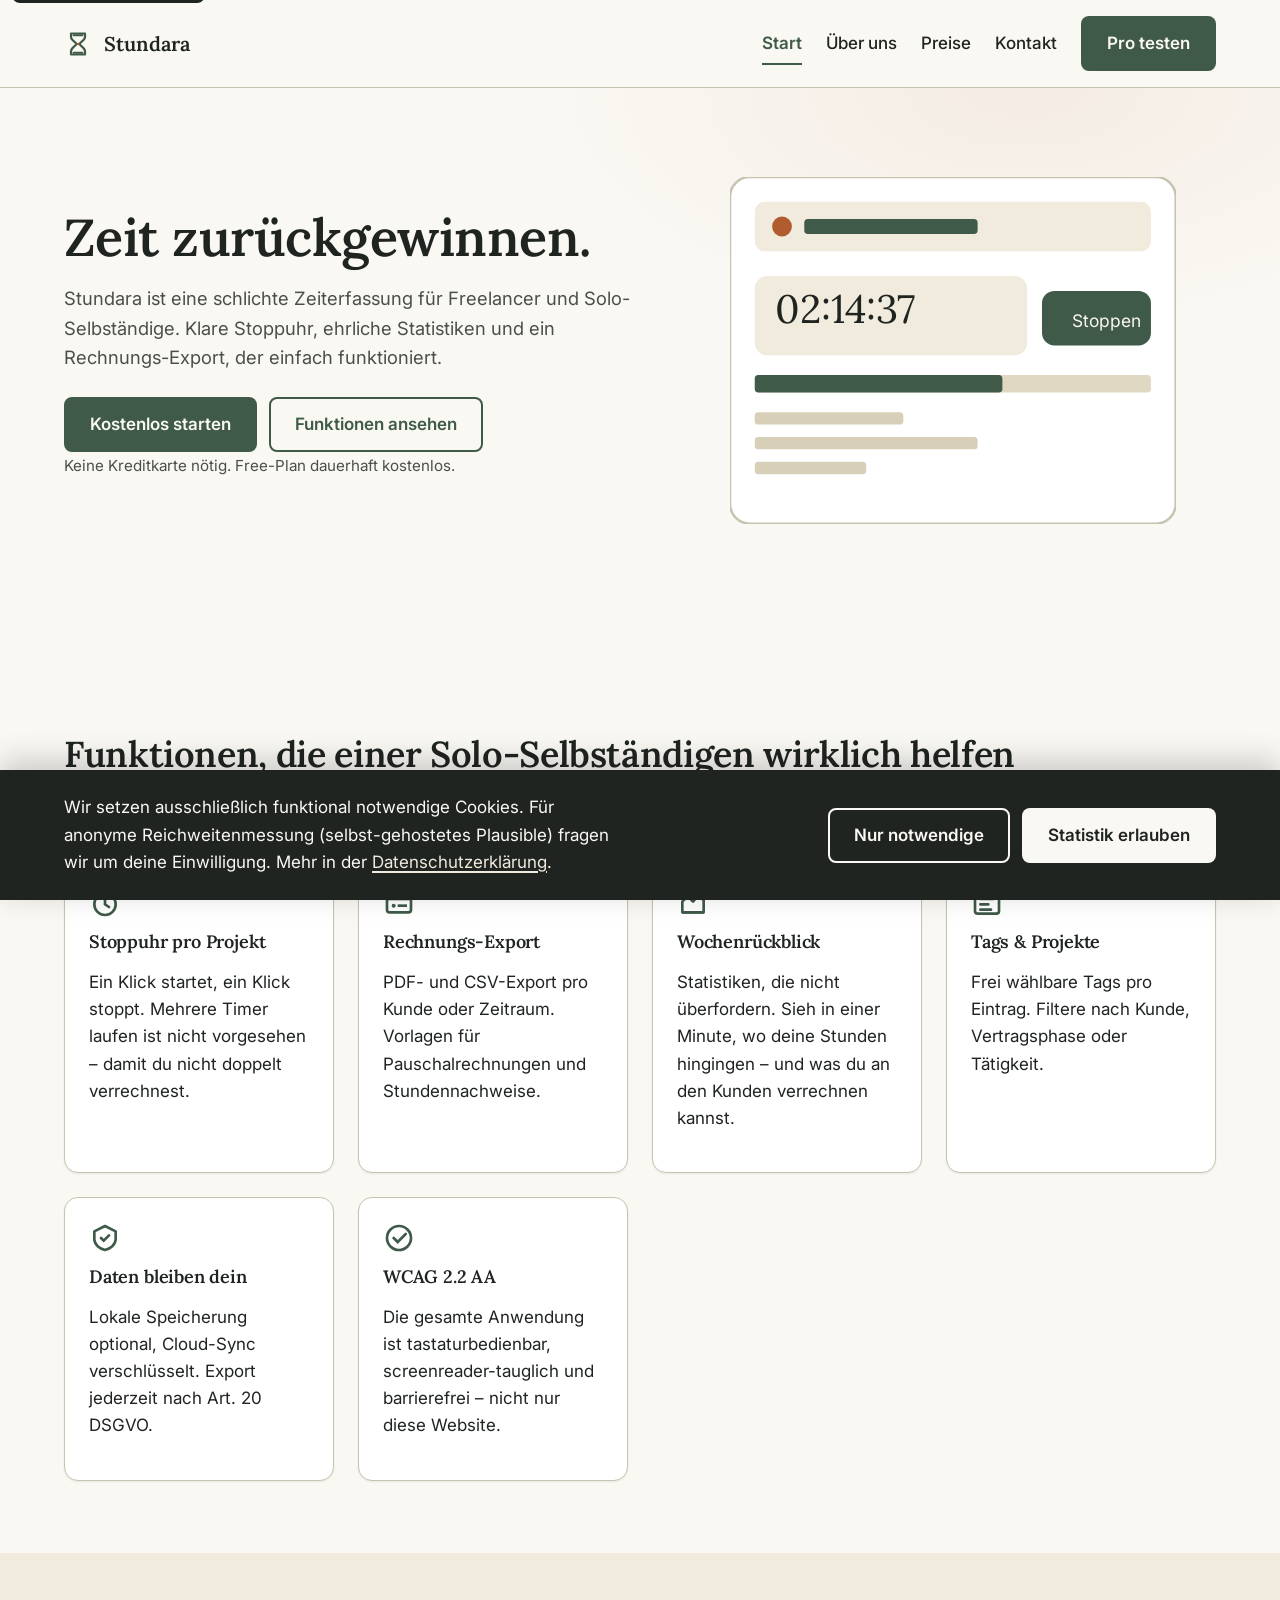
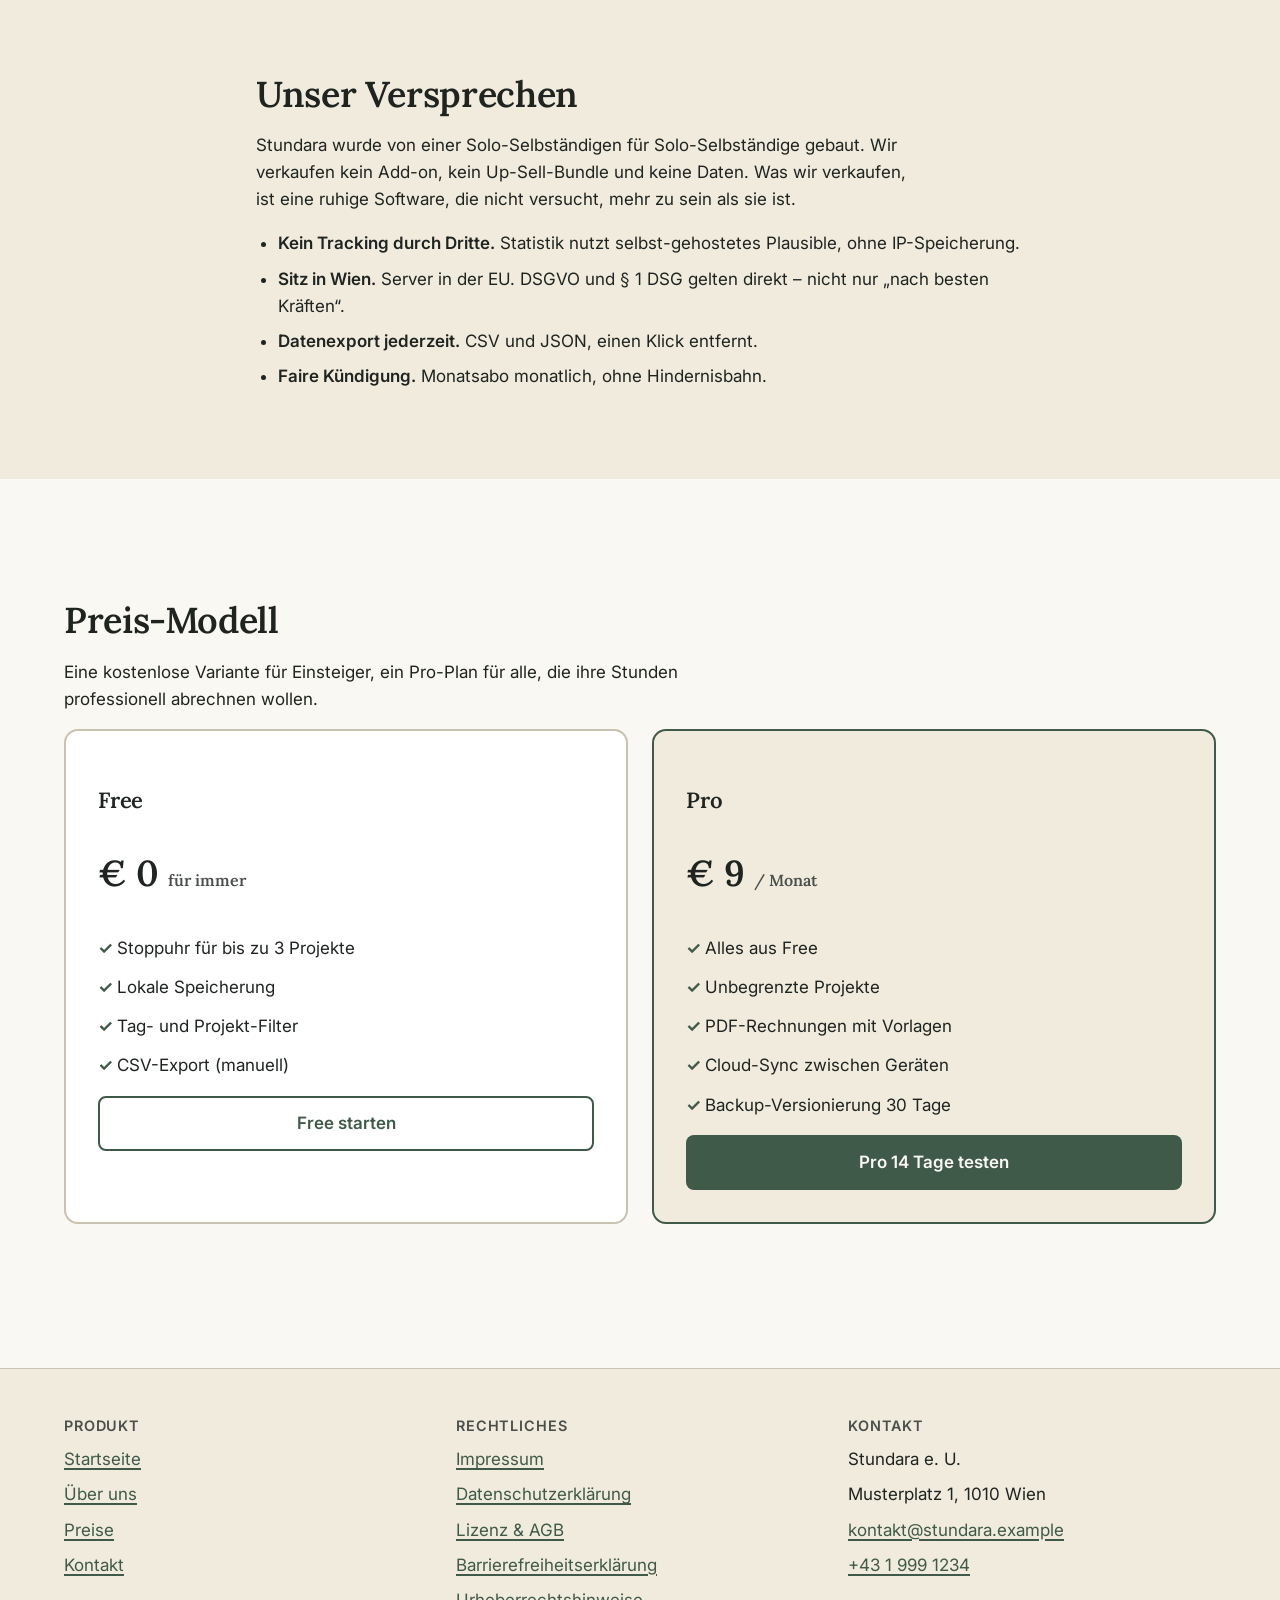
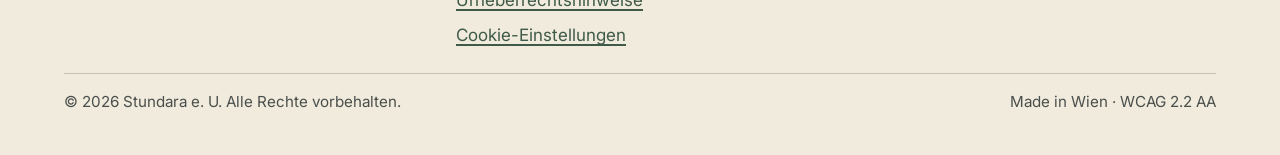
==== index.html @ fb8c3328 "init: project scaffold with WCAG 2.2 AA design system and landing page - README, .gitignore - CSS de" ====
<!DOCTYPE html>
<html lang="de-AT">
<head>
  <meta charset="UTF-8">
  <meta name="viewport" content="width=device-width, initial-scale=1.0">
  <title>Stundara – Zeit zurückgewinnen | Zeiterfassung für Freelancer</title>
  <meta name="description" content="Stundara ist eine schlichte Zeiterfassungs-Software für Freelancer und Solo-Selbständige. Stoppuhr-Timer, Projekt-Tagging und Rechnungs-Export. Made in Wien.">
  <meta name="theme-color" content="#3F5A48">
  <link rel="preconnect" href="https://fonts.googleapis.com">
  <link rel="preconnect" href="https://fonts.gstatic.com" crossorigin>
  <link rel="stylesheet" href="https://fonts.googleapis.com/css2?family=Inter:wght@400;500;600;700&family=Lora:ital,wght@0,500;0,600;1,400&display=swap">
  <link rel="stylesheet" href="assets/css/base.css">
  <link rel="icon" type="image/svg+xml" href="assets/img/favicon.svg">
</head>
<body>

  <a class="skip-link" href="#main">Zum Inhalt springen</a>

  <header class="site-header" role="banner">
    <div class="container site-header__inner">
      <a href="index.html" class="brand" aria-label="Stundara, Startseite">
        <svg class="brand__logo" viewBox="0 0 32 32" aria-hidden="true" focusable="false">
          <title>Sanduhr-Logo</title>
          <path d="M8 4 H24 V8 C24 12 18 14 18 16 C18 18 24 20 24 24 V28 H8 V24 C8 20 14 18 14 16 C14 14 8 12 8 8 Z"
                fill="none" stroke="#3F5A48" stroke-width="2.5" stroke-linejoin="round"/>
          <path d="M11 6 H21 M11 26 H21" stroke="#3F5A48" stroke-width="2.5" stroke-linecap="round"/>
          <circle cx="16" cy="16" r="1.4" fill="#B05C2E"/>
        </svg>
        <span>Stundara</span>
      </a>

      <button class="site-nav__toggle" type="button"
              aria-expanded="false" aria-controls="primary-nav"
              aria-label="Hauptmenü öffnen oder schließen">
        <span aria-hidden="true">☰</span>
        <span>Menü</span>
      </button>

      <nav id="primary-nav" aria-label="Hauptnavigation">
        <ul class="site-nav__list">
          <li><a class="site-nav__link" href="index.html" aria-current="page">Start</a></li>
          <li><a class="site-nav__link" href="about.html">Über uns</a></li>
          <li><a class="site-nav__link" href="pricing.html">Preise</a></li>
          <li><a class="site-nav__link" href="contact.html">Kontakt</a></li>
          <li><a class="btn btn--primary" href="pricing.html">Pro testen</a></li>
        </ul>
      </nav>
    </div>
  </header>

  <main id="main">

    <!-- Hero -->
    <section class="hero" aria-labelledby="hero-title">
      <div class="container hero__grid">
        <div>
          <h1 id="hero-title">Zeit zurückgewinnen.</h1>
          <p class="hero__lede">
            Stundara ist eine schlichte Zeiterfassung für Freelancer und Solo-Selbständige.
            Klare Stoppuhr, ehrliche Statistiken und ein Rechnungs-Export, der einfach funktioniert.
          </p>
          <div class="hero__actions">
            <a class="btn btn--primary" href="pricing.html">Kostenlos starten</a>
            <a class="btn btn--secondary" href="#features">Funktionen ansehen</a>
          </div>
          <p><small>Keine Kreditkarte nötig. Free-Plan dauerhaft kostenlos.</small></p>
        </div>

        <figure aria-hidden="true">
          <svg viewBox="0 0 360 280" role="img" aria-label="Skizzierte Darstellung der Stundara-Oberfläche mit Stoppuhr-Element">
            <title>Stundara-Oberfläche, schematisch</title>
            <rect x="0" y="0" width="360" height="280" rx="16" fill="#FFFFFF" stroke="#C8C2B0" stroke-width="2"/>
            <rect x="20" y="20" width="320" height="40" rx="8" fill="#F0EBDD"/>
            <circle cx="42" cy="40" r="8" fill="#B05C2E"/>
            <rect x="60" y="34" width="140" height="12" rx="3" fill="#3F5A48"/>
            <rect x="20" y="80" width="220" height="64" rx="10" fill="#F0EBDD"/>
            <text x="36" y="118" font-family="Lora, serif" font-size="32" fill="#1F2421">02:14:37</text>
            <rect x="252" y="92" width="88" height="44" rx="10" fill="#3F5A48"/>
            <text x="276" y="121" font-family="Inter, sans-serif" font-size="14" fill="#FAF8F3">Stoppen</text>
            <rect x="20" y="160" width="320" height="14" rx="3" fill="#E0D8C2"/>
            <rect x="20" y="160" width="200" height="14" rx="3" fill="#3F5A48"/>
            <rect x="20" y="190" width="120" height="10" rx="3" fill="#D7CFB7"/>
            <rect x="20" y="210" width="180" height="10" rx="3" fill="#D7CFB7"/>
            <rect x="20" y="230" width="90" height="10" rx="3" fill="#D7CFB7"/>
          </svg>
        </figure>
      </div>
    </section>

    <!-- Features -->
    <section class="section" id="features" aria-labelledby="features-title">
      <div class="container">
        <h2 id="features-title">Funktionen, die einer Solo-Selbständigen wirklich helfen</h2>
        <p>Stundara ist auf einen Anwendungsfall optimiert: ein:e Person, viele Projekte, ehrliche Stunden.</p>

        <div class="grid grid--features" role="list">
          <article class="card" role="listitem" aria-labelledby="f1-title">
            <svg class="card__icon" viewBox="0 0 24 24" aria-hidden="true" focusable="false">
              <circle cx="12" cy="13" r="8" fill="none" stroke="currentColor" stroke-width="2"/>
              <path d="M12 9 V13 L15 15" fill="none" stroke="currentColor" stroke-width="2" stroke-linecap="round"/>
              <path d="M10 3 H14 M12 3 V6" stroke="currentColor" stroke-width="2" stroke-linecap="round"/>
            </svg>
            <h3 id="f1-title" class="card__title">Stoppuhr pro Projekt</h3>
            <p>Ein Klick startet, ein Klick stoppt. Mehrere Timer laufen ist nicht vorgesehen – damit du nicht doppelt verrechnest.</p>
          </article>

          <article class="card" role="listitem" aria-labelledby="f2-title">
            <svg class="card__icon" viewBox="0 0 24 24" aria-hidden="true" focusable="false">
              <rect x="3" y="5" width="18" height="14" rx="2" fill="none" stroke="currentColor" stroke-width="2"/>
              <path d="M3 9 H21" stroke="currentColor" stroke-width="2"/>
              <circle cx="8" cy="14" r="1.5" fill="currentColor"/>
              <rect x="11" y="13" width="7" height="2" fill="currentColor"/>
            </svg>
            <h3 id="f2-title" class="card__title">Rechnungs-Export</h3>
            <p>PDF- und CSV-Export pro Kunde oder Zeitraum. Vorlagen für Pauschalrechnungen und Stundennachweise.</p>
          </article>

          <article class="card" role="listitem" aria-labelledby="f3-title">
            <svg class="card__icon" viewBox="0 0 24 24" aria-hidden="true" focusable="false">
              <path d="M4 19 V11 L8 7 L12 11 L16 6 L20 10 V19 Z" fill="none" stroke="currentColor" stroke-width="2" stroke-linejoin="round"/>
              <path d="M4 19 H20" stroke="currentColor" stroke-width="2"/>
            </svg>
            <h3 id="f3-title" class="card__title">Wochenrückblick</h3>
            <p>Statistiken, die nicht überfordern. Sieh in einer Minute, wo deine Stunden hingingen – und was du an den Kunden verrechnen kannst.</p>
          </article>

          <article class="card" role="listitem" aria-labelledby="f4-title">
            <svg class="card__icon" viewBox="0 0 24 24" aria-hidden="true" focusable="false">
              <rect x="3" y="4" width="18" height="16" rx="2" fill="none" stroke="currentColor" stroke-width="2"/>
              <path d="M7 9 H17 M7 13 H13 M7 17 H15" stroke="currentColor" stroke-width="2" stroke-linecap="round"/>
            </svg>
            <h3 id="f4-title" class="card__title">Tags &amp; Projekte</h3>
            <p>Frei wählbare Tags pro Eintrag. Filtere nach Kunde, Vertragsphase oder Tätigkeit.</p>
          </article>

          <article class="card" role="listitem" aria-labelledby="f5-title">
            <svg class="card__icon" viewBox="0 0 24 24" aria-hidden="true" focusable="false">
              <path d="M12 3 L4 7 V13 C4 17 8 20 12 21 C16 20 20 17 20 13 V7 Z"
                    fill="none" stroke="currentColor" stroke-width="2" stroke-linejoin="round"/>
              <path d="M9 12 L11 14 L15 10" fill="none" stroke="currentColor" stroke-width="2" stroke-linecap="round"/>
            </svg>
            <h3 id="f5-title" class="card__title">Daten bleiben dein</h3>
            <p>Lokale Speicherung optional, Cloud-Sync verschlüsselt. Export jederzeit nach Art. 20 DSGVO.</p>
          </article>

          <article class="card" role="listitem" aria-labelledby="f6-title">
            <svg class="card__icon" viewBox="0 0 24 24" aria-hidden="true" focusable="false">
              <circle cx="12" cy="12" r="9" fill="none" stroke="currentColor" stroke-width="2"/>
              <path d="M8 12 L11 15 L17 9" fill="none" stroke="currentColor" stroke-width="2" stroke-linecap="round"/>
            </svg>
            <h3 id="f6-title" class="card__title">WCAG 2.2 AA</h3>
            <p>Die gesamte Anwendung ist tastaturbedienbar, screenreader-tauglich und barrierefrei – nicht nur diese Website.</p>
          </article>
        </div>
      </div>
    </section>

    <!-- Trust / Manifest -->
    <section class="section" style="background: var(--c-bg-alt);" aria-labelledby="manifest-title">
      <div class="container article">
        <h2 id="manifest-title">Unser Versprechen</h2>
        <p>
          Stundara wurde von einer Solo-Selbständigen für Solo-Selbständige gebaut. Wir verkaufen kein
          Add-on, kein Up-Sell-Bundle und keine Daten. Was wir verkaufen, ist eine ruhige Software,
          die nicht versucht, mehr zu sein als sie ist.
        </p>
        <ul>
          <li><strong>Kein Tracking durch Dritte.</strong> Statistik nutzt selbst-gehostetes Plausible, ohne IP-Speicherung.</li>
          <li><strong>Sitz in Wien.</strong> Server in der EU. DSGVO und § 1 DSG gelten direkt – nicht nur „nach besten Kräften“.</li>
          <li><strong>Datenexport jederzeit.</strong> CSV und JSON, einen Klick entfernt.</li>
          <li><strong>Faire Kündigung.</strong> Monatsabo monatlich, ohne Hindernisbahn.</li>
        </ul>
      </div>
    </section>

    <!-- Preis-Teaser -->
    <section class="section" aria-labelledby="pricing-teaser-title">
      <div class="container">
        <h2 id="pricing-teaser-title">Preis-Modell</h2>
        <p>Eine kostenlose Variante für Einsteiger, ein Pro-Plan für alle, die ihre Stunden professionell abrechnen wollen.</p>
        <div class="grid grid--pricing">
          <article class="price-card" aria-labelledby="plan-free">
            <h3 id="plan-free">Free</h3>
            <p class="price-card__price">€ 0 <span>für immer</span></p>
            <ul class="price-card__list">
              <li>Stoppuhr für bis zu 3 Projekte</li>
              <li>Lokale Speicherung</li>
              <li>Tag- und Projekt-Filter</li>
              <li>CSV-Export (manuell)</li>
            </ul>
            <a class="btn btn--secondary" href="pricing.html">Free starten</a>
          </article>

          <article class="price-card price-card--featured" aria-labelledby="plan-pro">
            <h3 id="plan-pro">Pro</h3>
            <p class="price-card__price">€ 9 <span>/ Monat</span></p>
            <ul class="price-card__list">
              <li>Alles aus Free</li>
              <li>Unbegrenzte Projekte</li>
              <li>PDF-Rechnungen mit Vorlagen</li>
              <li>Cloud-Sync zwischen Geräten</li>
              <li>Backup-Versionierung 30 Tage</li>
            </ul>
            <a class="btn btn--primary" href="pricing.html">Pro 14 Tage testen</a>
          </article>
        </div>
      </div>
    </section>

  </main>

  <footer class="site-footer" role="contentinfo">
    <div class="container site-footer__grid">
      <div class="site-footer__col">
        <h2>Produkt</h2>
        <ul>
          <li><a href="index.html">Startseite</a></li>
          <li><a href="about.html">Über uns</a></li>
          <li><a href="pricing.html">Preise</a></li>
          <li><a href="contact.html">Kontakt</a></li>
        </ul>
      </div>
      <div class="site-footer__col">
        <h2>Rechtliches</h2>
        <ul>
          <li><a href="imprint.html">Impressum</a></li>
          <li><a href="privacy.html">Datenschutzerklärung</a></li>
          <li><a href="license.html">Lizenz &amp; AGB</a></li>
          <li><a href="accessibility.html">Barrierefreiheitserklärung</a></li>
          <li><a href="credits.html">Urheberrechtshinweise</a></li>
          <li><a href="#" data-cookie-reopen>Cookie-Einstellungen</a></li>
        </ul>
      </div>
      <div class="site-footer__col">
        <h2>Kontakt</h2>
        <ul>
          <li>Stundara e. U.</li>
          <li>Musterplatz 1, 1010 Wien</li>
          <li><a href="mailto:kontakt@stundara.example">kontakt@stundara.example</a></li>
          <li><a href="tel:+4319991234">+43 1 999 1234</a></li>
        </ul>
      </div>
    </div>
    <div class="container site-footer__bottom">
      <p>&copy; 2026 Stundara e. U. Alle Rechte vorbehalten.</p>
      <p>Made in Wien · WCAG 2.2 AA</p>
    </div>
  </footer>

  <aside class="cookie-banner" id="cookie-banner" role="dialog"
         aria-labelledby="cookie-banner-title" aria-describedby="cookie-banner-desc" tabindex="-1" hidden>
    <div class="container cookie-banner__grid">
      <div>
        <h2 id="cookie-banner-title" class="visually-hidden">Cookie-Einstellungen</h2>
        <p id="cookie-banner-desc">
          Wir setzen ausschließlich funktional notwendige Cookies. Für anonyme Reichweitenmessung (selbst-gehostetes Plausible)
          fragen wir um deine Einwilligung. Mehr in der
          <a href="privacy.html">Datenschutzerklärung</a>.
        </p>
      </div>
      <div class="cookie-banner__actions">
        <button type="button" class="btn btn--ghost" data-consent="necessary">Nur notwendige</button>
        <button type="button" class="btn btn--primary" data-consent="all">Statistik erlauben</button>
      </div>
    </div>
  </aside>

  <script src="assets/js/main.js" defer></script>
</body>
</html>
---- assets/css/base.css ----
/* ============================================================
   Stundara — Design-System (WCAG 2.2 AA konform)
   ------------------------------------------------------------
   Alle Farbpaare wurden gegen WCAG 2.2 AA verifiziert:
     Text (4.5:1) und große Schrift (3.0:1)
   ============================================================ */

/* ----- 1. CSS-Variablen ----- */
:root {
  /* Brand-Farben — alle Paare AA-verifiziert */
  --c-bg:           #FAF8F3; /* Off-White */
  --c-bg-alt:       #F0EBDD; /* leicht warmer Akzent */
  --c-surface:      #FFFFFF;
  --c-text:         #1F2421; /* Anthrazit (Kontrast zu --c-bg: ~14.4:1) */
  --c-text-muted:   #4A4F4C; /* gedämpft, aber AA-konform (~8.4:1) */
  --c-primary:      #3F5A48; /* dunkles Sage Green (Kontrast zu --c-bg: ~7.6:1) */
  --c-primary-h:    #2F4536; /* Hover */
  --c-accent:       #B05C2E; /* warmes Bronze (Kontrast zu --c-bg: ~5.0:1) */
  --c-accent-h:     #8E481F;
  --c-focus:        #2F4536; /* deutlicher Fokus-Ring */
  --c-border:       #C8C2B0;
  --c-error:        #8C2020; /* AA-konform auf hellem BG */
  --c-success:      #2F5A2F;

  /* Typografie */
  --font-sans: "Inter", "Helvetica Neue", Arial, system-ui, sans-serif;
  --font-serif: "Lora", Georgia, "Times New Roman", serif;
  --fs-1: clamp(2rem, 4vw + 1rem, 3.25rem);
  --fs-2: clamp(1.5rem, 2vw + 1rem, 2.25rem);
  --fs-3: 1.375rem;
  --fs-body: 1.0625rem;
  --fs-sm: 0.95rem;
  --lh-tight: 1.2;
  --lh-body: 1.6;

  /* Abstände & Layout */
  --sp-1: 0.25rem;
  --sp-2: 0.5rem;
  --sp-3: 0.75rem;
  --sp-4: 1rem;
  --sp-5: 1.5rem;
  --sp-6: 2rem;
  --sp-7: 3rem;
  --sp-8: 4.5rem;
  --radius-sm: 4px;
  --radius-md: 8px;
  --radius-lg: 14px;
  --container: 72rem;

  /* Schatten — sparsam */
  --shadow-sm: 0 1px 2px rgba(31, 36, 33, 0.08);
  --shadow-md: 0 4px 14px rgba(31, 36, 33, 0.10);
}

/* ----- 2. Reset / Base ----- */
*, *::before, *::after { box-sizing: border-box; }
html { -webkit-text-size-adjust: 100%; scroll-behavior: smooth; }
body {
  margin: 0;
  font-family: var(--font-sans);
  font-size: var(--fs-body);
  line-height: var(--lh-body);
  color: var(--c-text);
  background-color: var(--c-bg);
  text-rendering: optimizeLegibility;
}
img, svg, video { max-width: 100%; height: auto; display: block; }
button { font: inherit; cursor: pointer; }

/* ----- 3. Typografie ----- */
h1, h2, h3, h4 {
  font-family: var(--font-serif);
  font-weight: 600;
  line-height: var(--lh-tight);
  color: var(--c-text);
  margin: 0 0 var(--sp-4);
  letter-spacing: -0.01em;
}
h1 { font-size: var(--fs-1); }
h2 { font-size: var(--fs-2); margin-top: var(--sp-7); }
h3 { font-size: var(--fs-3); margin-top: var(--sp-5); }
p { margin: 0 0 var(--sp-4); max-width: 60ch; }
a {
  color: var(--c-primary);
  text-decoration: underline;
  text-underline-offset: 0.2em;
  text-decoration-thickness: 1.5px;
}
a:hover { color: var(--c-primary-h); }
strong { font-weight: 600; }
small { font-size: var(--fs-sm); color: var(--c-text-muted); }

/* ----- 4. Fokus-Indikator (WCAG 2.2 Focus Appearance) ----- */
:focus { outline: none; }
:focus-visible {
  outline: 3px solid var(--c-focus);
  outline-offset: 3px;
  border-radius: var(--radius-sm);
}

/* ----- 5. Skip-Link ----- */
.skip-link {
  position: absolute;
  left: var(--sp-3);
  top: -3rem;
  z-index: 1000;
  background: var(--c-text);
  color: var(--c-bg);
  padding: var(--sp-3) var(--sp-4);
  border-radius: var(--radius-md);
  text-decoration: none;
  font-weight: 600;
}
.skip-link:focus-visible { top: var(--sp-3); }

/* ----- 6. Layout ----- */
.container {
  width: min(100% - 2rem, var(--container));
  margin-inline: auto;
}
.section { padding-block: var(--sp-8); }
.grid { display: grid; gap: var(--sp-5); }
.grid--features { grid-template-columns: repeat(auto-fit, minmax(16rem, 1fr)); }
.grid--pricing { grid-template-columns: repeat(auto-fit, minmax(18rem, 1fr)); }

/* ----- 7. Header / Nav ----- */
.site-header {
  background: var(--c-bg);
  border-bottom: 1px solid var(--c-border);
  position: sticky;
  top: 0;
  z-index: 100;
}
.site-header__inner {
  display: flex;
  align-items: center;
  justify-content: space-between;
  padding-block: var(--sp-4);
  gap: var(--sp-4);
}
.brand {
  display: inline-flex;
  align-items: center;
  gap: var(--sp-3);
  text-decoration: none;
  color: var(--c-text);
  font-family: var(--font-serif);
  font-size: 1.25rem;
  font-weight: 600;
}
.brand:hover { color: var(--c-primary); }
.brand__logo { width: 1.75rem; height: 1.75rem; }

.site-nav__toggle {
  display: none;
  background: transparent;
  border: 2px solid var(--c-border);
  border-radius: var(--radius-sm);
  padding: var(--sp-2) var(--sp-3);
  min-height: 44px;
  min-width: 44px;
}
.site-nav__list {
  list-style: none;
  margin: 0;
  padding: 0;
  display: flex;
  gap: var(--sp-5);
  align-items: center;
}
.site-nav__link {
  text-decoration: none;
  color: var(--c-text);
  padding: var(--sp-2) 0;
  position: relative;
  font-weight: 500;
}
.site-nav__link:hover { color: var(--c-primary); }
.site-nav__link[aria-current="page"] {
  color: var(--c-primary);
  font-weight: 600;
}
.site-nav__link[aria-current="page"]::after {
  content: "";
  position: absolute;
  left: 0; right: 0; bottom: -4px;
  border-bottom: 2px solid var(--c-primary);
}

/* ----- 8. Buttons (alle min. 44x44px Touch / WCAG 2.2 Target Size 24x24 erfüllt) ----- */
.btn {
  display: inline-flex;
  align-items: center;
  justify-content: center;
  gap: var(--sp-2);
  min-height: 44px;
  min-width: 44px;
  padding: var(--sp-3) var(--sp-5);
  border-radius: var(--radius-md);
  border: 2px solid transparent;
  font-weight: 600;
  text-decoration: none;
  cursor: pointer;
  transition: background-color 0.15s ease, border-color 0.15s ease;
}
.btn--primary {
  background: var(--c-primary);
  color: var(--c-bg);
}
.btn--primary:hover, .btn--primary:focus-visible {
  background: var(--c-primary-h);
  color: var(--c-bg);
}
.btn--secondary {
  background: transparent;
  color: var(--c-primary);
  border-color: var(--c-primary);
}
.btn--secondary:hover, .btn--secondary:focus-visible {
  background: var(--c-bg-alt);
  color: var(--c-primary-h);
  border-color: var(--c-primary-h);
}
.btn--ghost {
  background: transparent;
  color: var(--c-text);
  border-color: var(--c-border);
}

/* ----- 9. Hero ----- */
.hero {
  padding-block: var(--sp-8);
  background:
    radial-gradient(800px 400px at 80% 0%, rgba(176, 92, 46, 0.08), transparent 60%),
    var(--c-bg);
}
.hero__grid {
  display: grid;
  gap: var(--sp-7);
  grid-template-columns: 1fr;
  align-items: center;
}
@media (min-width: 60rem) {
  .hero__grid { grid-template-columns: 1.1fr 1fr; }
}
.hero__lede {
  font-size: 1.15rem;
  color: var(--c-text-muted);
  margin-bottom: var(--sp-5);
}
.hero__actions { display: flex; flex-wrap: wrap; gap: var(--sp-3); }

/* ----- 10. Karten ----- */
.card {
  background: var(--c-surface);
  border: 1px solid var(--c-border);
  border-radius: var(--radius-lg);
  padding: var(--sp-5);
  box-shadow: var(--shadow-sm);
}
.card__title { margin-top: 0; font-size: 1.125rem; }
.card__icon {
  width: 2rem;
  height: 2rem;
  color: var(--c-primary);
  margin-bottom: var(--sp-3);
}

/* ----- 11. Pricing ----- */
.price-card {
  background: var(--c-surface);
  border: 2px solid var(--c-border);
  border-radius: var(--radius-lg);
  padding: var(--sp-6);
  display: flex;
  flex-direction: column;
  gap: var(--sp-4);
}
.price-card--featured {
  border-color: var(--c-primary);
  background: var(--c-bg-alt);
}
.price-card__price {
  font-family: var(--font-serif);
  font-size: 2.25rem;
  font-weight: 600;
}
.price-card__price span { font-size: 1rem; color: var(--c-text-muted); }
.price-card__list {
  list-style: none;
  padding: 0;
  margin: 0;
  display: grid;
  gap: var(--sp-3);
}
.price-card__list li::before {
  content: "✓ ";
  color: var(--c-primary);
  font-weight: 700;
}

/* ----- 12. Forms ----- */
.form-field {
  display: flex;
  flex-direction: column;
  gap: var(--sp-2);
  margin-bottom: var(--sp-4);
}
.form-field label {
  font-weight: 600;
}
.form-field input,
.form-field textarea,
.form-field select {
  padding: var(--sp-3);
  font: inherit;
  border: 2px solid var(--c-border);
  border-radius: var(--radius-md);
  background: var(--c-surface);
  color: var(--c-text);
  min-height: 44px;
}
.form-field input:focus-visible,
.form-field textarea:focus-visible,
.form-field select:focus-visible {
  border-color: var(--c-focus);
  outline: 3px solid var(--c-focus);
  outline-offset: 1px;
}
.form-field [aria-invalid="true"] {
  border-color: var(--c-error);
}
.form-field__hint {
  color: var(--c-text-muted);
  font-size: var(--fs-sm);
}
.form-field__error {
  color: var(--c-error);
  font-weight: 600;
}

/* ----- 13. Footer ----- */
.site-footer {
  margin-top: var(--sp-8);
  background: var(--c-bg-alt);
  border-top: 1px solid var(--c-border);
  padding-block: var(--sp-7) var(--sp-5);
}
.site-footer__grid {
  display: grid;
  gap: var(--sp-5);
  grid-template-columns: 1fr;
}
@media (min-width: 40rem) {
  .site-footer__grid { grid-template-columns: repeat(3, 1fr); }
}
.site-footer__col h2 {
  font-family: var(--font-sans);
  font-size: 0.9rem;
  text-transform: uppercase;
  letter-spacing: 0.06em;
  color: var(--c-text-muted);
  margin: 0 0 var(--sp-3);
}
.site-footer__col ul {
  list-style: none;
  padding: 0;
  margin: 0;
  display: grid;
  gap: var(--sp-2);
}
.site-footer__bottom {
  margin-top: var(--sp-5);
  padding-top: var(--sp-4);
  border-top: 1px solid var(--c-border);
  display: flex;
  flex-wrap: wrap;
  gap: var(--sp-4);
  justify-content: space-between;
  color: var(--c-text-muted);
  font-size: var(--fs-sm);
}

/* ----- 14. Cookie-Banner ----- */
.cookie-banner {
  position: fixed;
  inset: auto 0 0 0;
  background: var(--c-text);
  color: var(--c-bg);
  padding: var(--sp-5);
  z-index: 200;
  box-shadow: 0 -8px 30px rgba(0, 0, 0, 0.2);
}
.cookie-banner[hidden] { display: none; }
.cookie-banner__grid {
  display: flex;
  flex-wrap: wrap;
  gap: var(--sp-4);
  align-items: center;
  justify-content: space-between;
}
.cookie-banner p { margin: 0; max-width: 50ch; }
.cookie-banner a { color: var(--c-bg-alt); }
.cookie-banner__actions { display: flex; gap: var(--sp-3); flex-wrap: wrap; }
.cookie-banner__actions .btn--primary {
  background: var(--c-bg);
  color: var(--c-text);
}
.cookie-banner__actions .btn--ghost {
  color: var(--c-bg);
  border-color: var(--c-bg);
}

/* ----- 15. Tables (für Lizenz / Credits) ----- */
.table-wrap { overflow-x: auto; }
table.data {
  width: 100%;
  border-collapse: collapse;
  margin-block: var(--sp-5);
}
table.data caption {
  text-align: left;
  font-weight: 600;
  margin-bottom: var(--sp-3);
}
table.data th, table.data td {
  text-align: left;
  padding: var(--sp-3);
  border-bottom: 1px solid var(--c-border);
  vertical-align: top;
}
table.data thead th {
  background: var(--c-bg-alt);
  font-weight: 600;
}

/* ----- 16. Mobile Nav ----- */
@media (max-width: 47rem) {
  .site-nav__toggle { display: inline-flex; align-items: center; gap: var(--sp-2); }
  .site-nav__list {
    display: none;
    position: absolute;
    top: 100%;
    inset-inline: 0;
    background: var(--c-bg);
    border-top: 1px solid var(--c-border);
    flex-direction: column;
    padding: var(--sp-4);
    gap: var(--sp-3);
  }
  .site-nav__list--open { display: flex; }
  .site-nav__link { padding-block: var(--sp-3); min-height: 44px; display: flex; align-items: center; }
}

/* ----- 17. Reduced Motion ----- */
@media (prefers-reduced-motion: reduce) {
  *, *::before, *::after {
    animation-duration: 0.01ms !important;
    transition-duration: 0.01ms !important;
    scroll-behavior: auto !important;
  }
}

/* ----- 18. Print ----- */
@media print {
  .site-header, .site-footer, .cookie-banner, .hero__actions { display: none; }
  body { background: white; color: black; }
  a { color: black; text-decoration: underline; }
}

/* ----- 19. Visually-hidden (für a11y) ----- */
.visually-hidden:not(:focus):not(:active) {
  position: absolute;
  width: 1px;
  height: 1px;
  margin: -1px;
  padding: 0;
  overflow: hidden;
  clip: rect(0 0 0 0);
  white-space: nowrap;
  border: 0;
}

/* ----- 20. Article / Long-form (für Legal-Seiten) ----- */
.article {
  max-width: 48rem;
  margin-inline: auto;
}
.article h2 { margin-top: var(--sp-7); }
.article h3 { margin-top: var(--sp-5); }
.article ul, .article ol { padding-left: 1.4rem; }
.article li { margin-bottom: var(--sp-2); }
.toc {
  background: var(--c-bg-alt);
  padding: var(--sp-4);
  border-radius: var(--radius-md);
  margin-bottom: var(--sp-6);
}
.toc h2 { margin-top: 0; font-size: 1rem; font-family: var(--font-sans); text-transform: uppercase; letter-spacing: 0.06em; }
.toc ul { padding-left: 1.2rem; margin: 0; }
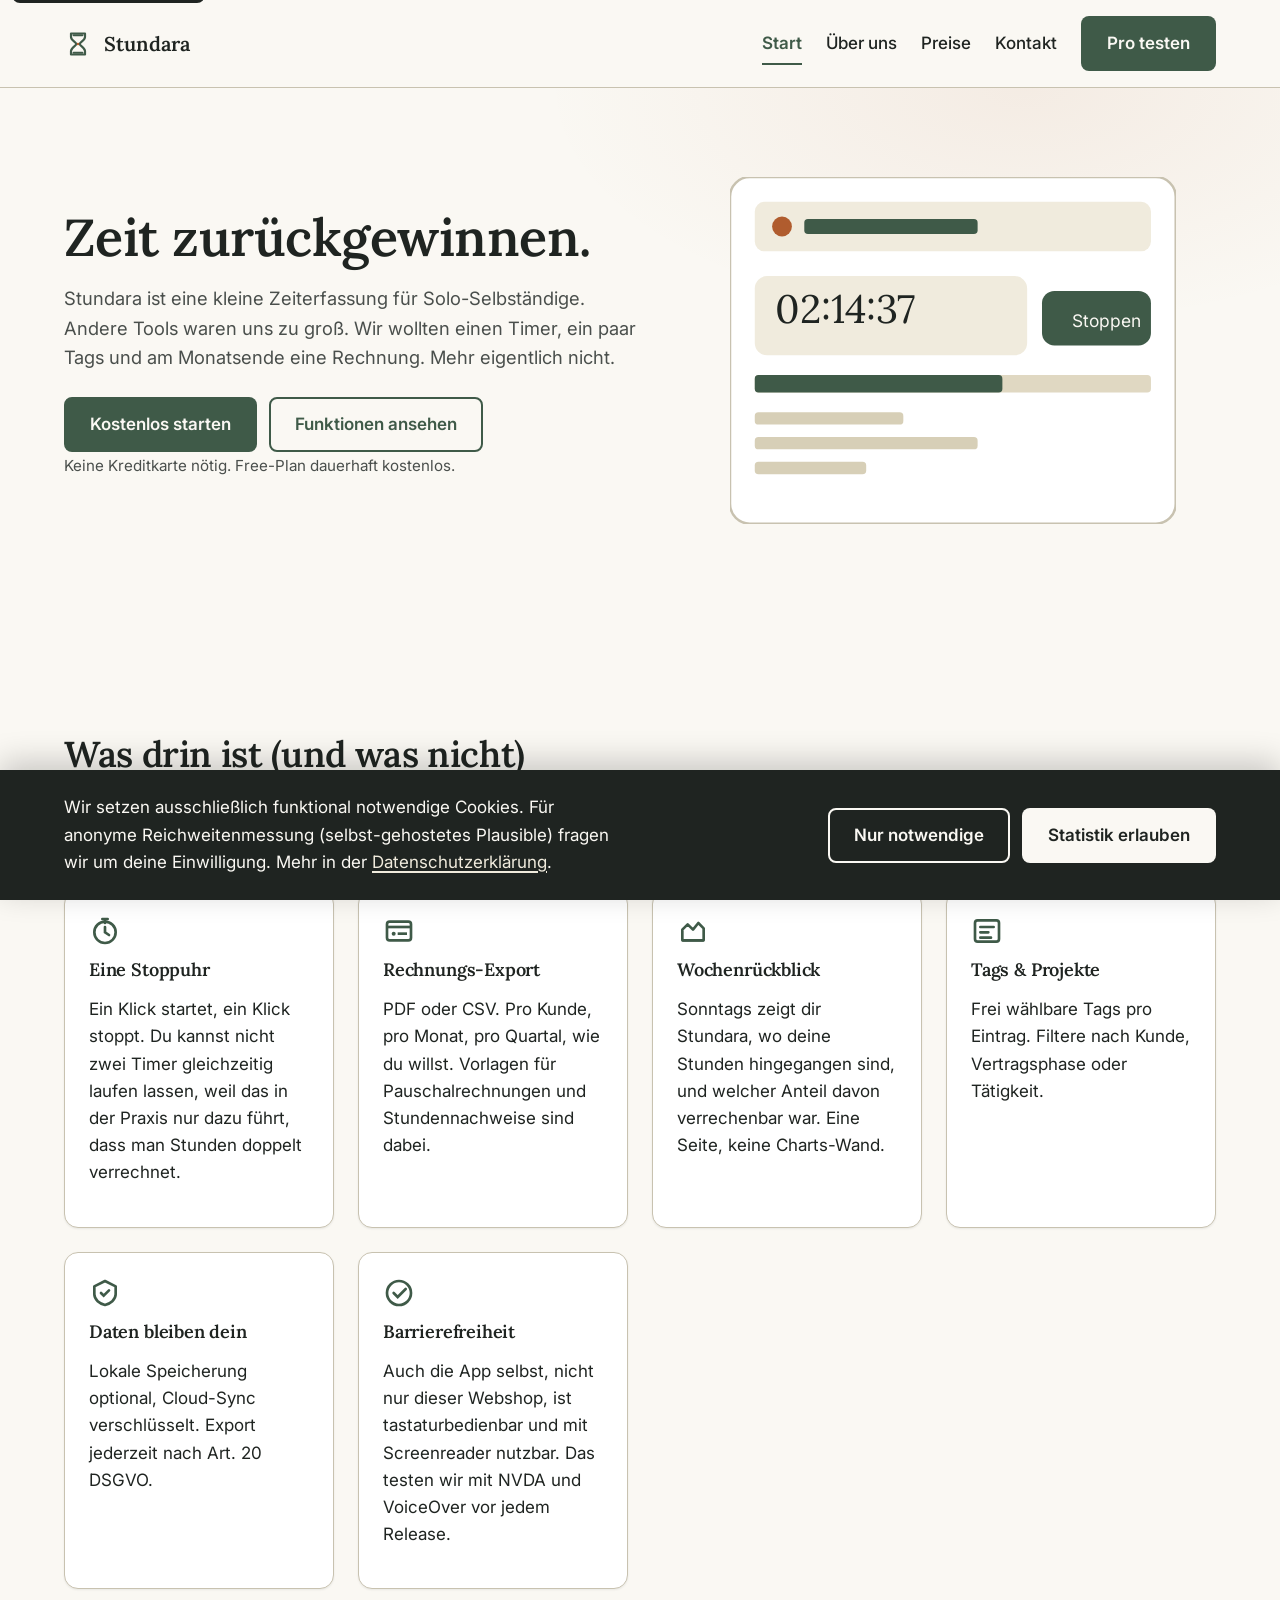
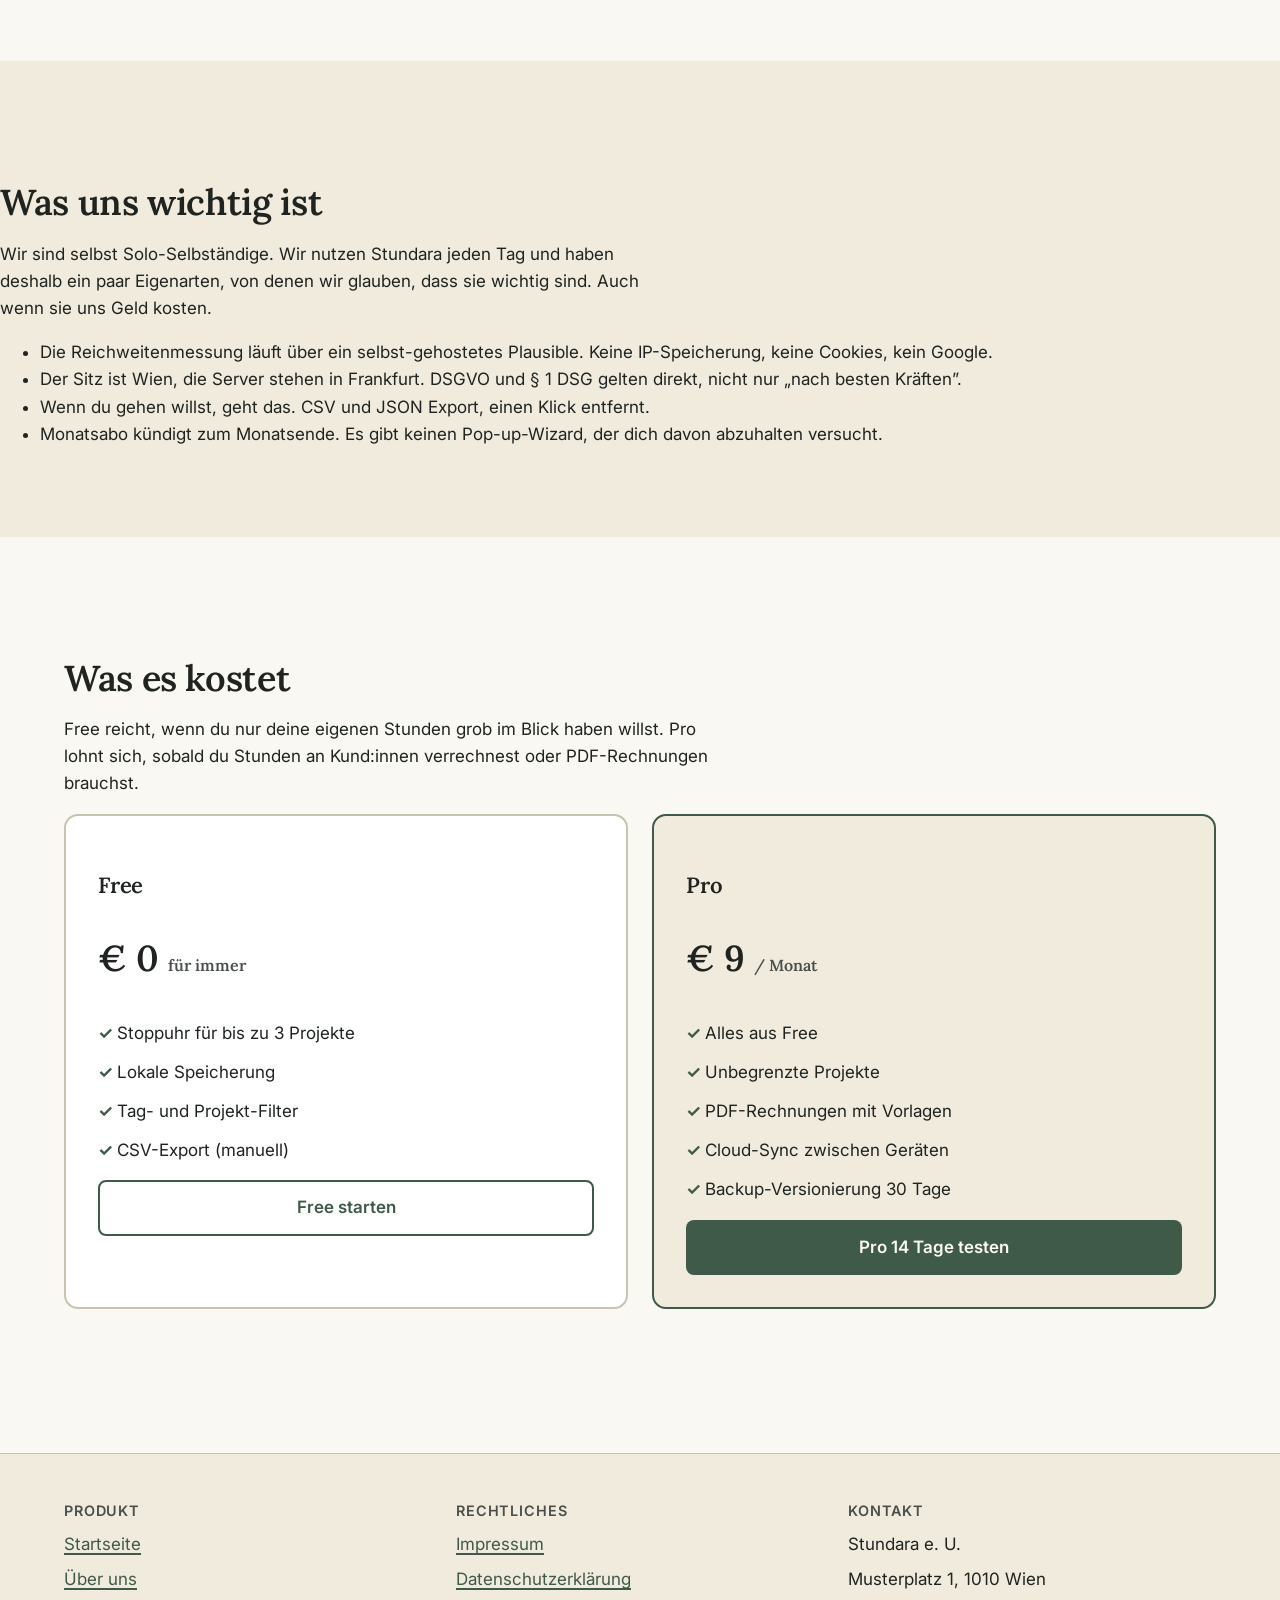
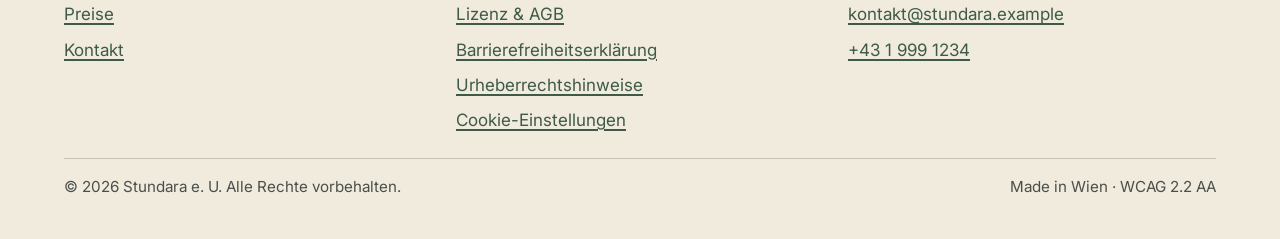
==== commit b6f65fed: "style: humanize marketing copy in index, about, pricing - remove rule-of-three patterns where used f" ====
--- a/index.html
+++ b/index.html
@@ -56,8 +56,9 @@
         <div>
           <h1 id="hero-title">Zeit zurückgewinnen.</h1>
           <p class="hero__lede">
-            Stundara ist eine schlichte Zeiterfassung für Freelancer und Solo-Selbständige.
-            Klare Stoppuhr, ehrliche Statistiken und ein Rechnungs-Export, der einfach funktioniert.
+            Stundara ist eine kleine Zeiterfassung für Solo-Selbständige.
+            Andere Tools waren uns zu groß. Wir wollten einen Timer, ein paar Tags
+            und am Monatsende eine Rechnung. Mehr eigentlich nicht.
           </p>
           <div class="hero__actions">
             <a class="btn btn--primary" href="pricing.html">Kostenlos starten</a>
@@ -90,8 +91,8 @@
     <!-- Features -->
     <section class="section" id="features" aria-labelledby="features-title">
       <div class="container">
-        <h2 id="features-title">Funktionen, die einer Solo-Selbständigen wirklich helfen</h2>
-        <p>Stundara ist auf einen Anwendungsfall optimiert: ein:e Person, viele Projekte, ehrliche Stunden.</p>
+        <h2 id="features-title">Was drin ist (und was nicht)</h2>
+        <p>Wir haben Stundara für eine sehr enge Zielgruppe gebaut: eine Person, die ihre eigenen Stunden im Griff haben will. Kein Team-Management, keine Approvals, kein Kunden-Portal.</p>
 
         <div class="grid grid--features" role="list">
           <article class="card" role="listitem" aria-labelledby="f1-title">
@@ -100,8 +101,8 @@
               <path d="M12 9 V13 L15 15" fill="none" stroke="currentColor" stroke-width="2" stroke-linecap="round"/>
               <path d="M10 3 H14 M12 3 V6" stroke="currentColor" stroke-width="2" stroke-linecap="round"/>
             </svg>
-            <h3 id="f1-title" class="card__title">Stoppuhr pro Projekt</h3>
-            <p>Ein Klick startet, ein Klick stoppt. Mehrere Timer laufen ist nicht vorgesehen – damit du nicht doppelt verrechnest.</p>
+            <h3 id="f1-title" class="card__title">Eine Stoppuhr</h3>
+            <p>Ein Klick startet, ein Klick stoppt. Du kannst nicht zwei Timer gleichzeitig laufen lassen, weil das in der Praxis nur dazu führt, dass man Stunden doppelt verrechnet.</p>
           </article>
 
           <article class="card" role="listitem" aria-labelledby="f2-title">
@@ -112,7 +113,7 @@
               <rect x="11" y="13" width="7" height="2" fill="currentColor"/>
             </svg>
             <h3 id="f2-title" class="card__title">Rechnungs-Export</h3>
-            <p>PDF- und CSV-Export pro Kunde oder Zeitraum. Vorlagen für Pauschalrechnungen und Stundennachweise.</p>
+            <p>PDF oder CSV. Pro Kunde, pro Monat, pro Quartal, wie du willst. Vorlagen für Pauschalrechnungen und Stundennachweise sind dabei.</p>
           </article>
 
           <article class="card" role="listitem" aria-labelledby="f3-title">
@@ -121,7 +122,7 @@
               <path d="M4 19 H20" stroke="currentColor" stroke-width="2"/>
             </svg>
             <h3 id="f3-title" class="card__title">Wochenrückblick</h3>
-            <p>Statistiken, die nicht überfordern. Sieh in einer Minute, wo deine Stunden hingingen – und was du an den Kunden verrechnen kannst.</p>
+            <p>Sonntags zeigt dir Stundara, wo deine Stunden hingegangen sind, und welcher Anteil davon verrechenbar war. Eine Seite, keine Charts-Wand.</p>
           </article>
 
           <article class="card" role="listitem" aria-labelledby="f4-title">
@@ -148,8 +149,8 @@
               <circle cx="12" cy="12" r="9" fill="none" stroke="currentColor" stroke-width="2"/>
               <path d="M8 12 L11 15 L17 9" fill="none" stroke="currentColor" stroke-width="2" stroke-linecap="round"/>
             </svg>
-            <h3 id="f6-title" class="card__title">WCAG 2.2 AA</h3>
-            <p>Die gesamte Anwendung ist tastaturbedienbar, screenreader-tauglich und barrierefrei – nicht nur diese Website.</p>
+            <h3 id="f6-title" class="card__title">Barrierefreiheit</h3>
+            <p>Auch die App selbst, nicht nur dieser Webshop, ist tastaturbedienbar und mit Screenreader nutzbar. Das testen wir mit NVDA und VoiceOver vor jedem Release.</p>
           </article>
         </div>
       </div>
@@ -157,18 +158,18 @@
 
     <!-- Trust / Manifest -->
     <section class="section" style="background: var(--c-bg-alt);" aria-labelledby="manifest-title">
-      <div class="container article">
-        <h2 id="manifest-title">Unser Versprechen</h2>
+      <div class=”container article”>
+        <h2 id=”manifest-title”>Was uns wichtig ist</h2>
         <p>
-          Stundara wurde von einer Solo-Selbständigen für Solo-Selbständige gebaut. Wir verkaufen kein
-          Add-on, kein Up-Sell-Bundle und keine Daten. Was wir verkaufen, ist eine ruhige Software,
-          die nicht versucht, mehr zu sein als sie ist.
+          Wir sind selbst Solo-Selbständige. Wir nutzen Stundara jeden Tag und haben deshalb
+          ein paar Eigenarten, von denen wir glauben, dass sie wichtig sind. Auch wenn sie
+          uns Geld kosten.
         </p>
         <ul>
-          <li><strong>Kein Tracking durch Dritte.</strong> Statistik nutzt selbst-gehostetes Plausible, ohne IP-Speicherung.</li>
-          <li><strong>Sitz in Wien.</strong> Server in der EU. DSGVO und § 1 DSG gelten direkt – nicht nur „nach besten Kräften“.</li>
-          <li><strong>Datenexport jederzeit.</strong> CSV und JSON, einen Klick entfernt.</li>
-          <li><strong>Faire Kündigung.</strong> Monatsabo monatlich, ohne Hindernisbahn.</li>
+          <li>Die Reichweitenmessung läuft über ein selbst-gehostetes Plausible. Keine IP-Speicherung, keine Cookies, kein Google.</li>
+          <li>Der Sitz ist Wien, die Server stehen in Frankfurt. DSGVO und § 1 DSG gelten direkt, nicht nur „nach besten Kräften”.</li>
+          <li>Wenn du gehen willst, geht das. CSV und JSON Export, einen Klick entfernt.</li>
+          <li>Monatsabo kündigt zum Monatsende. Es gibt keinen Pop-up-Wizard, der dich davon abzuhalten versucht.</li>
         </ul>
       </div>
     </section>
@@ -176,8 +177,8 @@
     <!-- Preis-Teaser -->
     <section class="section" aria-labelledby="pricing-teaser-title">
       <div class="container">
-        <h2 id="pricing-teaser-title">Preis-Modell</h2>
-        <p>Eine kostenlose Variante für Einsteiger, ein Pro-Plan für alle, die ihre Stunden professionell abrechnen wollen.</p>
+        <h2 id="pricing-teaser-title">Was es kostet</h2>
+        <p>Free reicht, wenn du nur deine eigenen Stunden grob im Blick haben willst. Pro lohnt sich, sobald du Stunden an Kund:innen verrechnest oder PDF-Rechnungen brauchst.</p>
         <div class="grid grid--pricing">
           <article class="price-card" aria-labelledby="plan-free">
             <h3 id="plan-free">Free</h3>
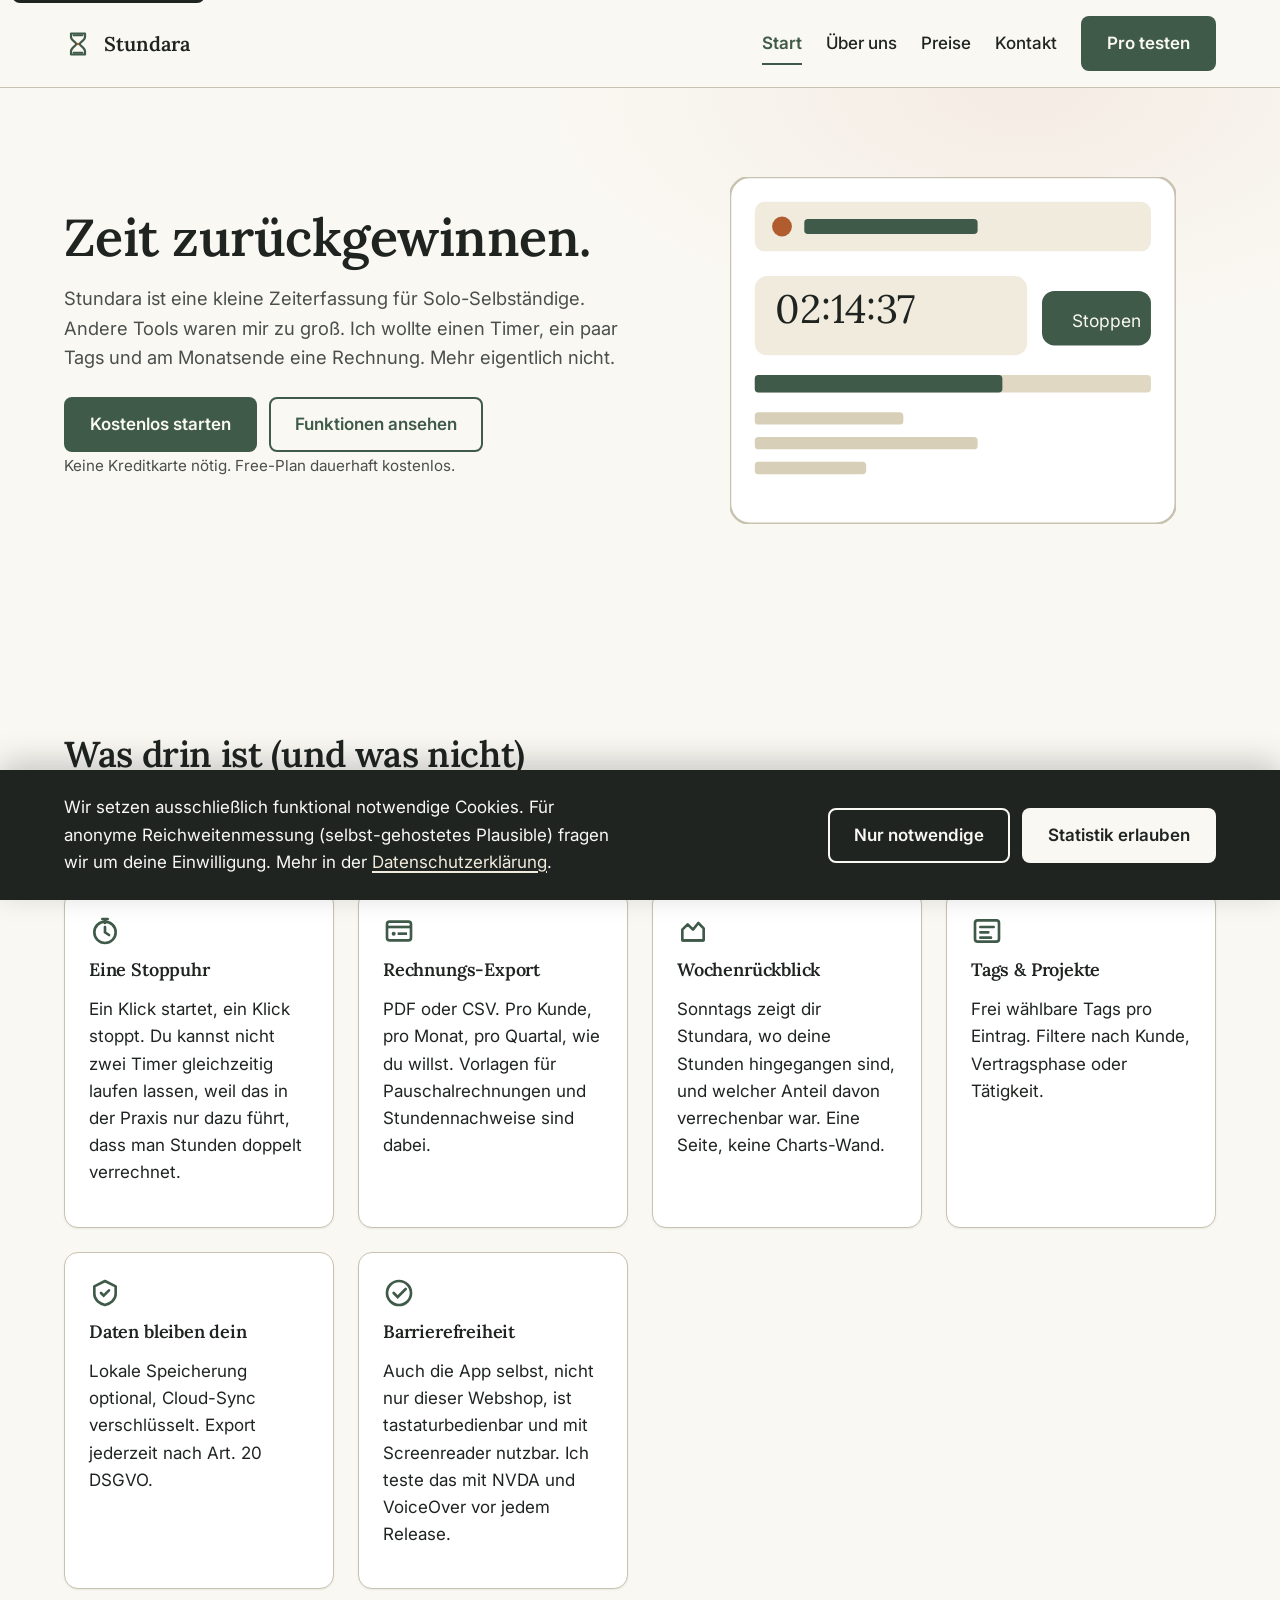
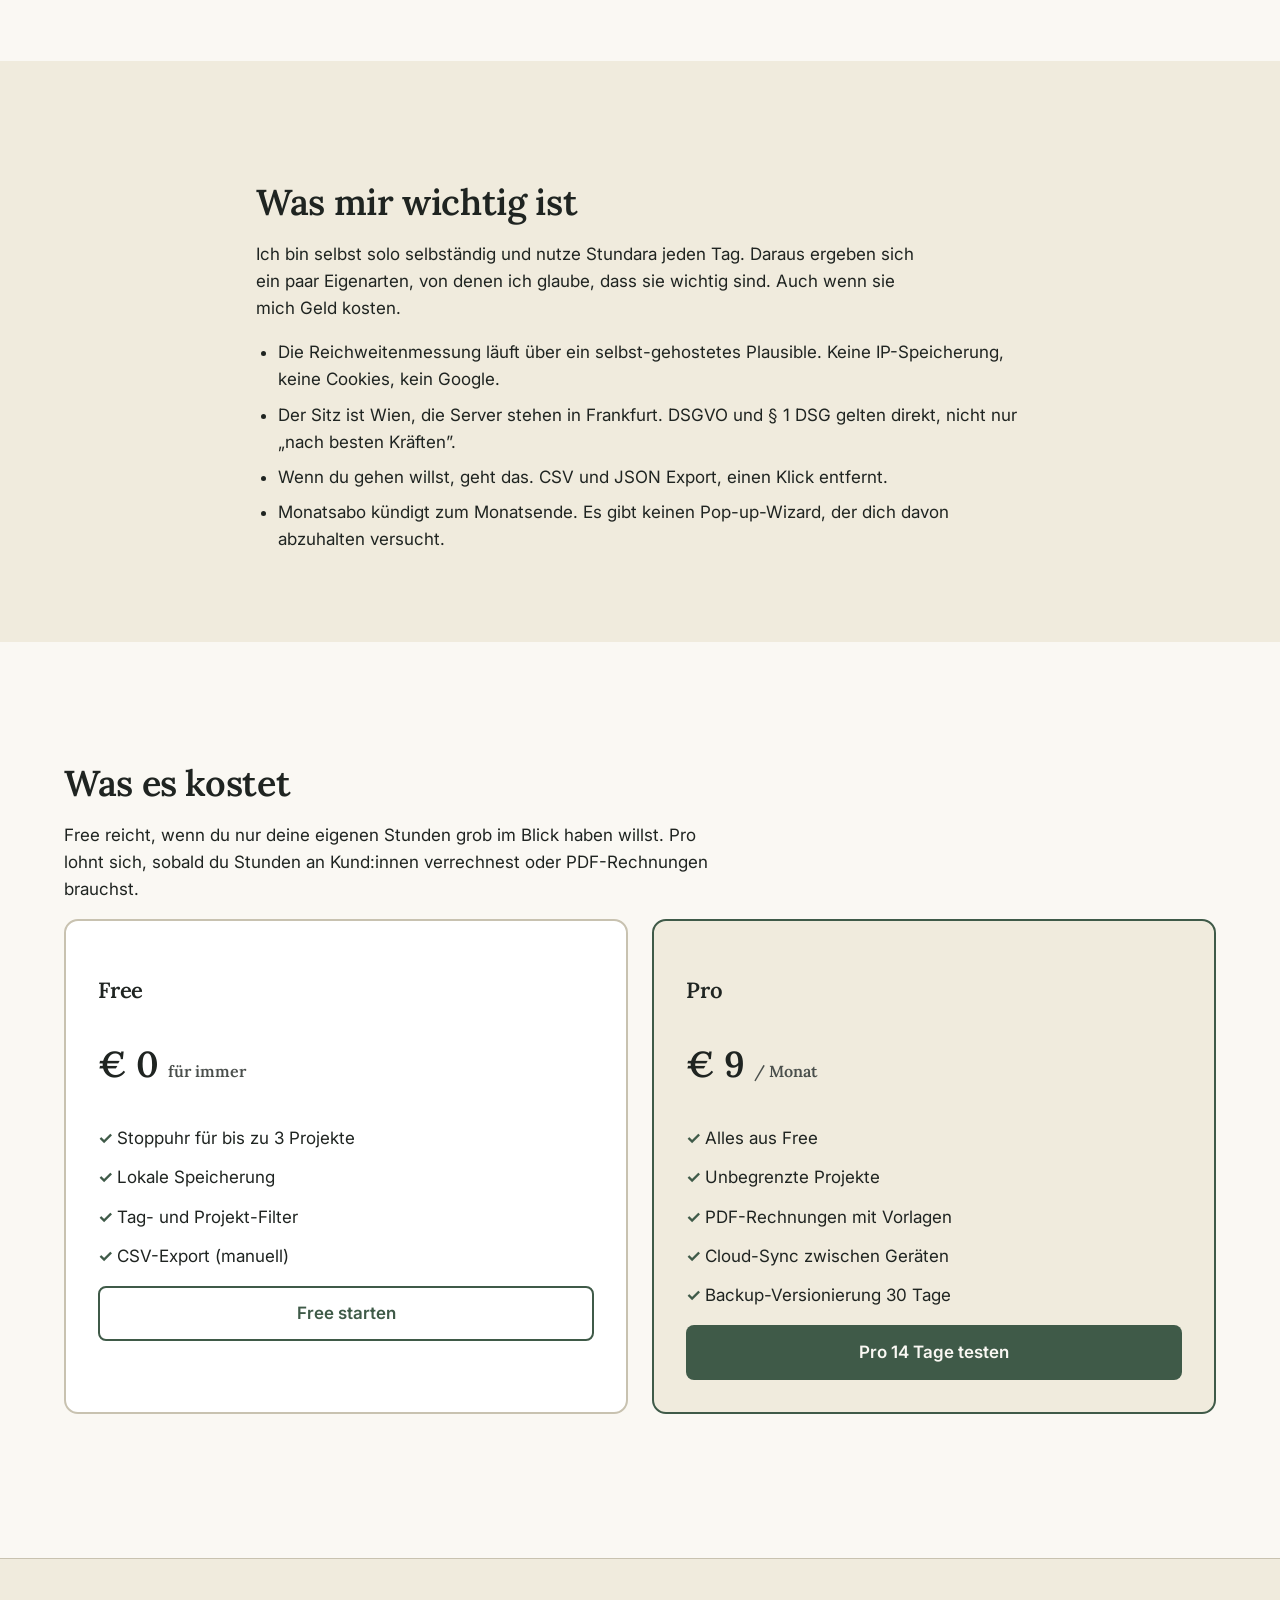
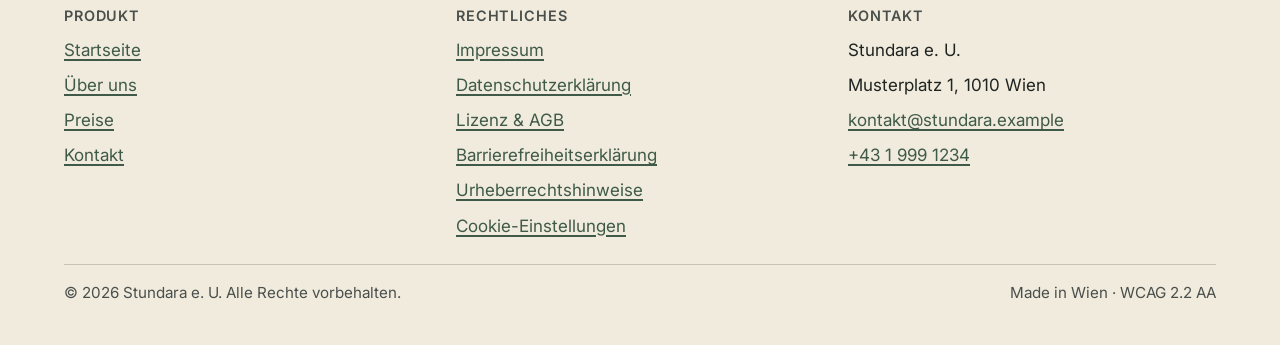
==== commit b26d4f13: "style: switch marketing copy to first-person singular, add concrete tool names - wir/uns -> ich/mir/" ====
--- a/index.html
+++ b/index.html
@@ -57,7 +57,7 @@
           <h1 id="hero-title">Zeit zurückgewinnen.</h1>
           <p class="hero__lede">
             Stundara ist eine kleine Zeiterfassung für Solo-Selbständige.
-            Andere Tools waren uns zu groß. Wir wollten einen Timer, ein paar Tags
+            Andere Tools waren mir zu groß. Ich wollte einen Timer, ein paar Tags
             und am Monatsende eine Rechnung. Mehr eigentlich nicht.
           </p>
           <div class="hero__actions">
@@ -92,7 +92,7 @@
     <section class="section" id="features" aria-labelledby="features-title">
       <div class="container">
         <h2 id="features-title">Was drin ist (und was nicht)</h2>
-        <p>Wir haben Stundara für eine sehr enge Zielgruppe gebaut: eine Person, die ihre eigenen Stunden im Griff haben will. Kein Team-Management, keine Approvals, kein Kunden-Portal.</p>
+        <p>Ich habe Stundara für eine sehr enge Zielgruppe gebaut: eine Person, die ihre eigenen Stunden im Griff haben will. Kein Team-Management, keine Approvals, kein Kunden-Portal.</p>
 
         <div class="grid grid--features" role="list">
           <article class="card" role="listitem" aria-labelledby="f1-title">
@@ -150,7 +150,7 @@
               <path d="M8 12 L11 15 L17 9" fill="none" stroke="currentColor" stroke-width="2" stroke-linecap="round"/>
             </svg>
             <h3 id="f6-title" class="card__title">Barrierefreiheit</h3>
-            <p>Auch die App selbst, nicht nur dieser Webshop, ist tastaturbedienbar und mit Screenreader nutzbar. Das testen wir mit NVDA und VoiceOver vor jedem Release.</p>
+            <p>Auch die App selbst, nicht nur dieser Webshop, ist tastaturbedienbar und mit Screenreader nutzbar. Ich teste das mit NVDA und VoiceOver vor jedem Release.</p>
           </article>
         </div>
       </div>
@@ -158,12 +158,12 @@
 
     <!-- Trust / Manifest -->
     <section class="section" style="background: var(--c-bg-alt);" aria-labelledby="manifest-title">
-      <div class=”container article”>
-        <h2 id=”manifest-title”>Was uns wichtig ist</h2>
+      <div class="container article">
+        <h2 id="manifest-title">Was mir wichtig ist</h2>
         <p>
-          Wir sind selbst Solo-Selbständige. Wir nutzen Stundara jeden Tag und haben deshalb
-          ein paar Eigenarten, von denen wir glauben, dass sie wichtig sind. Auch wenn sie
-          uns Geld kosten.
+          Ich bin selbst solo selbständig und nutze Stundara jeden Tag. Daraus ergeben sich
+          ein paar Eigenarten, von denen ich glaube, dass sie wichtig sind. Auch wenn sie
+          mich Geld kosten.
         </p>
         <ul>
           <li>Die Reichweitenmessung läuft über ein selbst-gehostetes Plausible. Keine IP-Speicherung, keine Cookies, kein Google.</li>
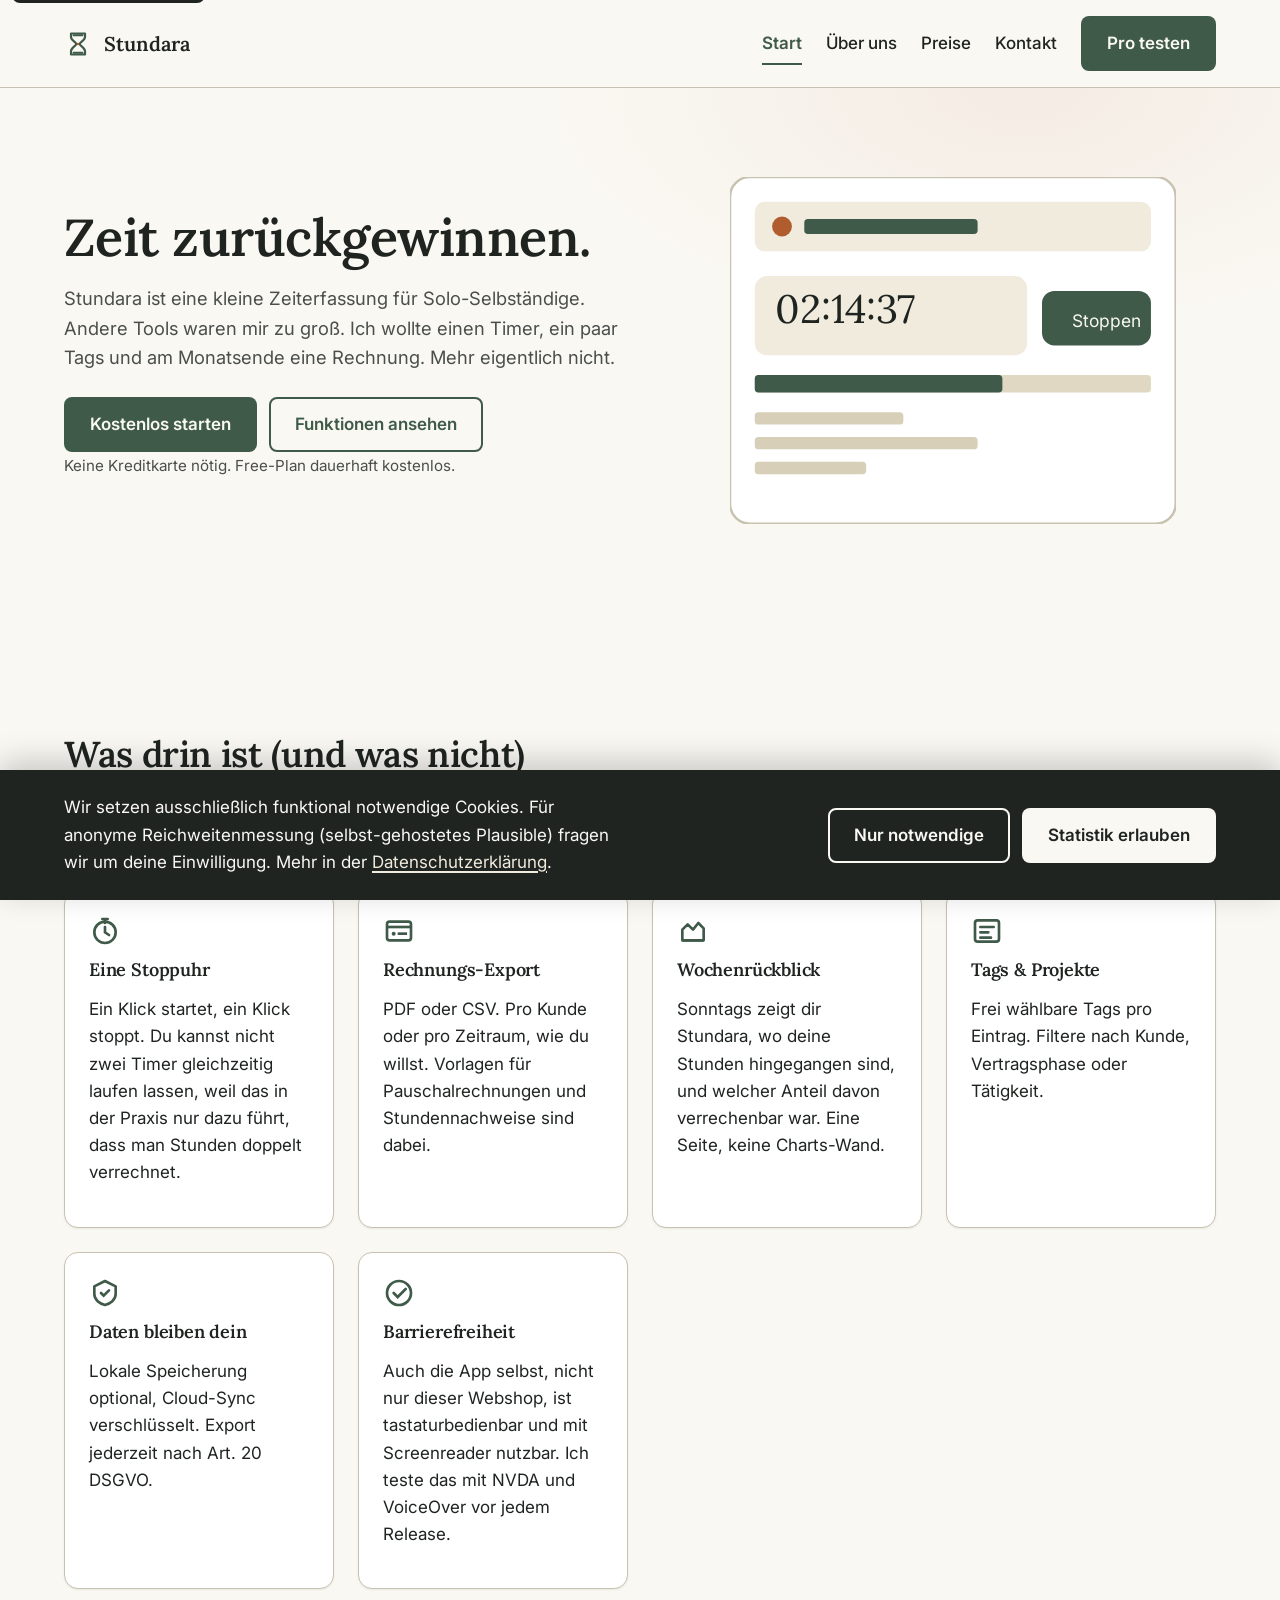
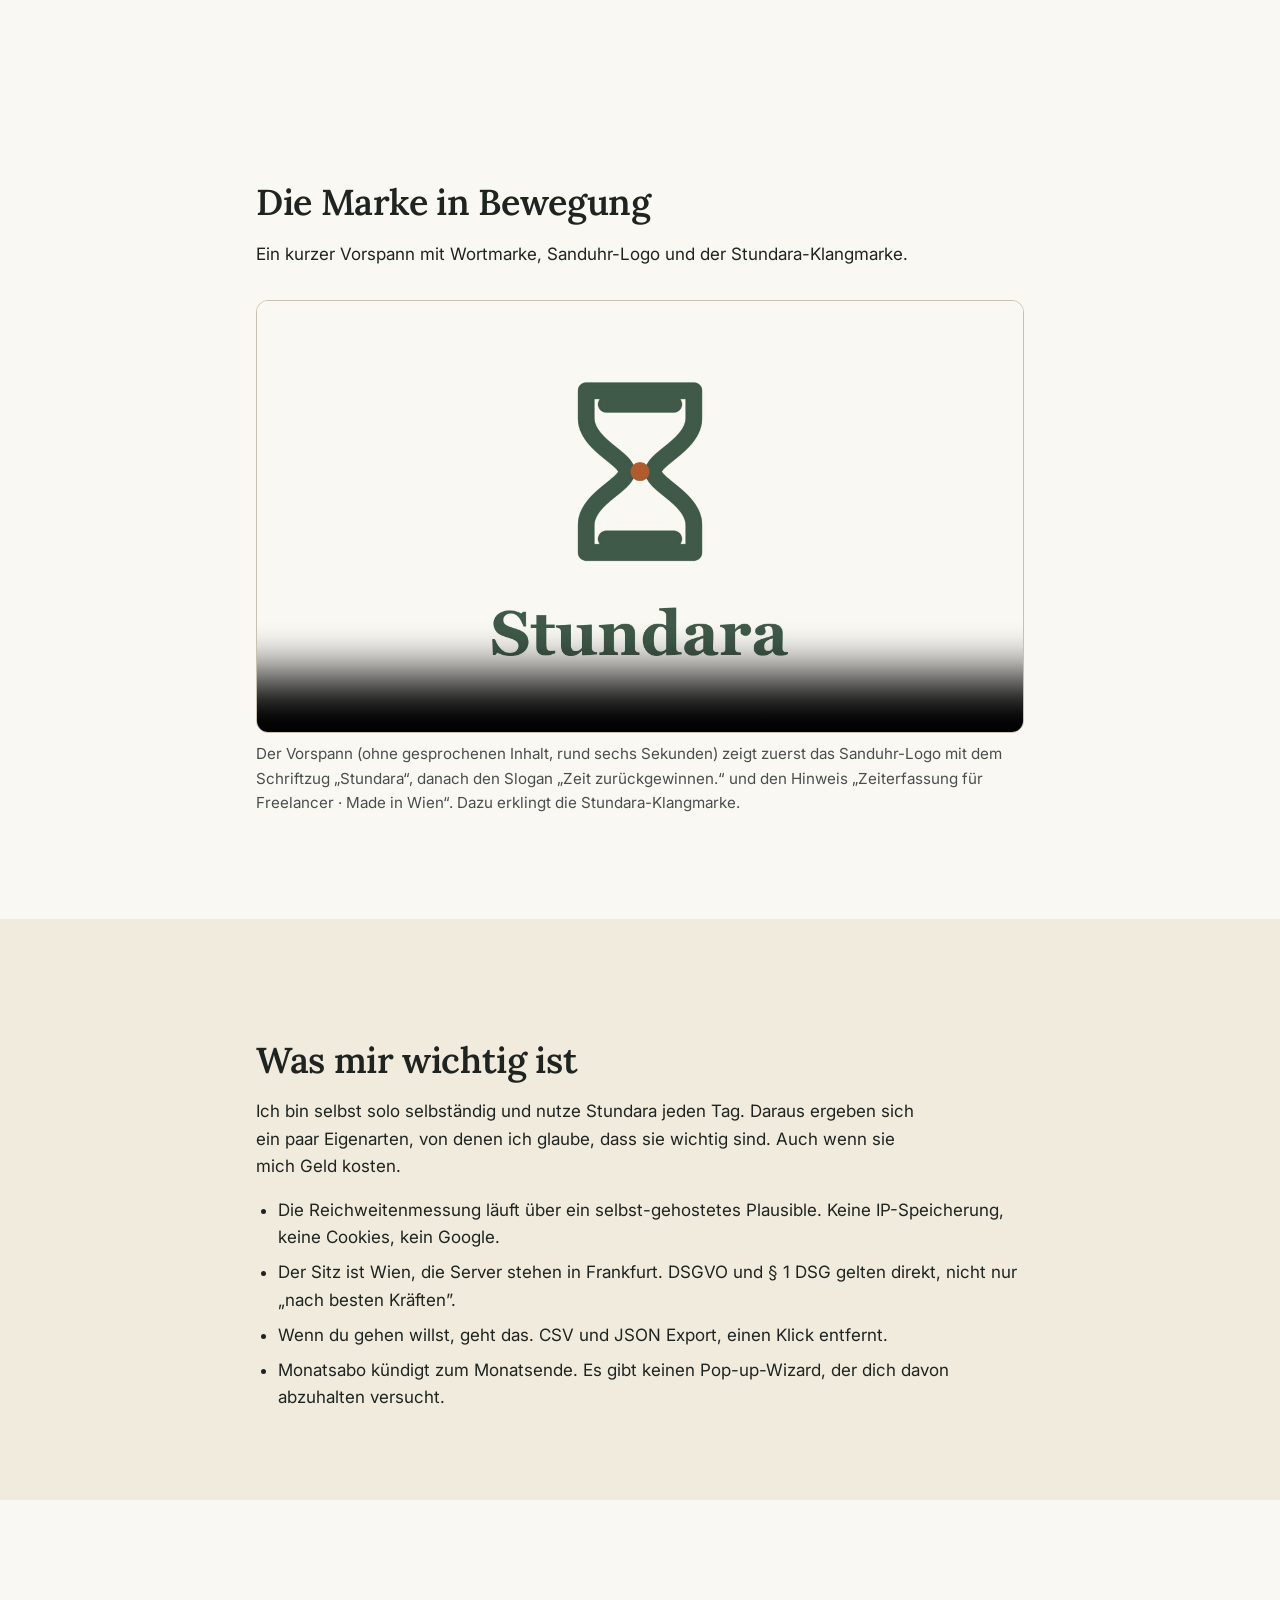
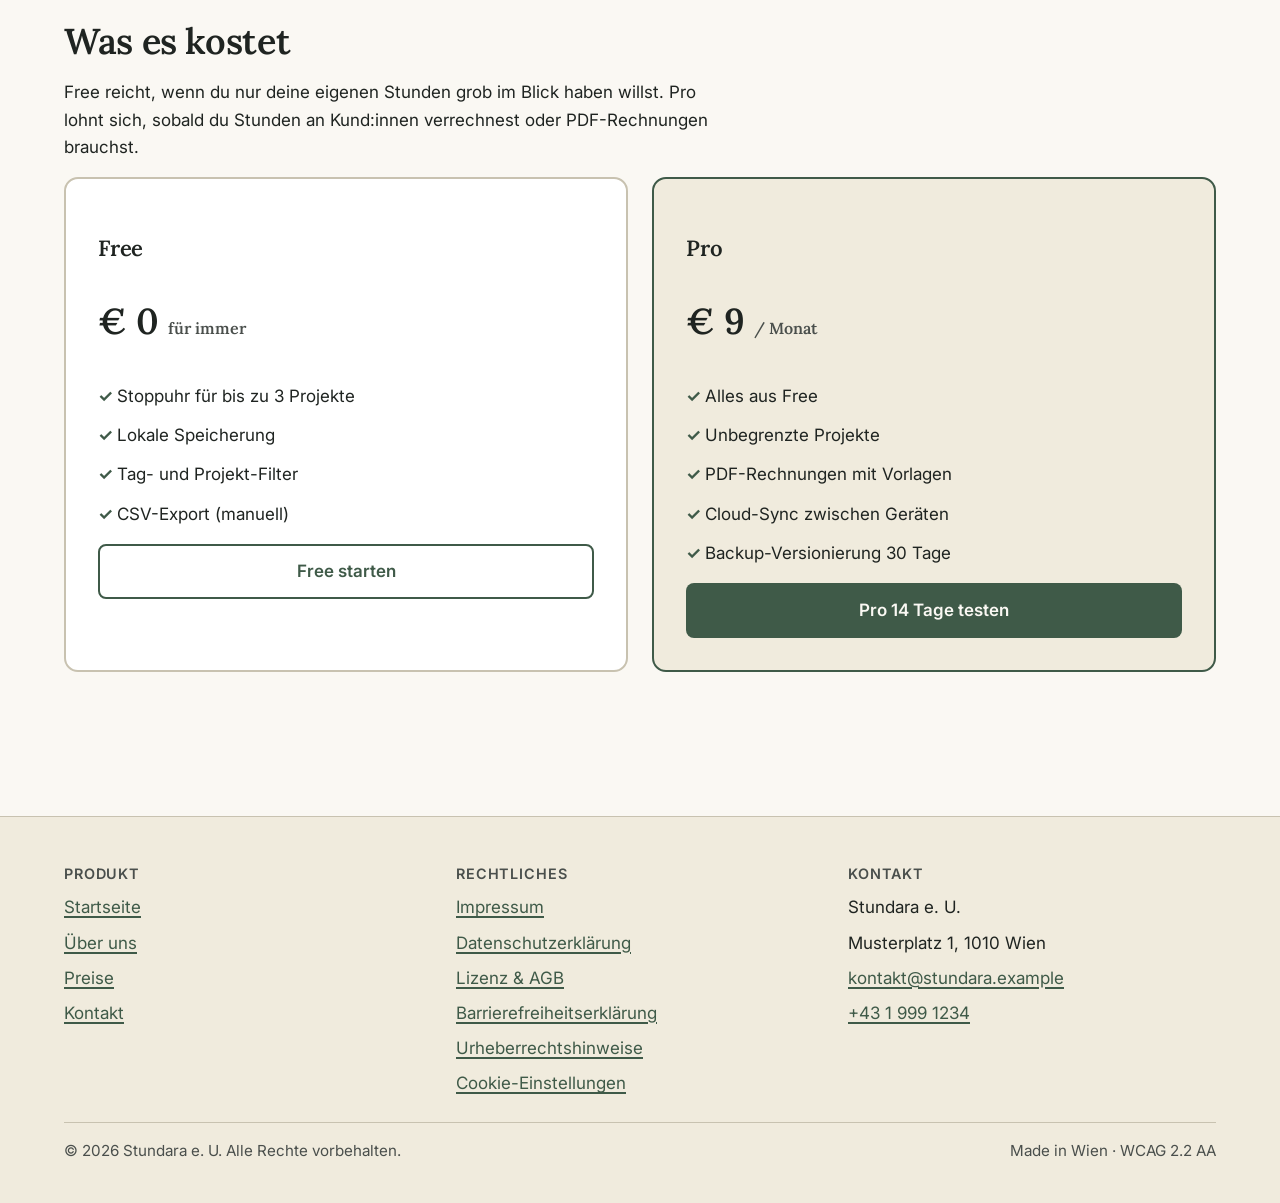
==== commit a1035616: "feat: Medienvielfalt (Foto/Audio/Video) ergaenzt, Maengel Aufgaben 0-5 behoben Aufgabe 2 - Urheberre" ====
--- a/index.html
+++ b/index.html
@@ -113,7 +113,7 @@
               <rect x="11" y="13" width="7" height="2" fill="currentColor"/>
             </svg>
             <h3 id="f2-title" class="card__title">Rechnungs-Export</h3>
-            <p>PDF oder CSV. Pro Kunde, pro Monat, pro Quartal, wie du willst. Vorlagen für Pauschalrechnungen und Stundennachweise sind dabei.</p>
+            <p>PDF oder CSV. Pro Kunde oder pro Zeitraum, wie du willst. Vorlagen für Pauschalrechnungen und Stundennachweise sind dabei.</p>
           </article>
 
           <article class="card" role="listitem" aria-labelledby="f3-title">
@@ -153,6 +153,28 @@
             <p>Auch die App selbst, nicht nur dieser Webshop, ist tastaturbedienbar und mit Screenreader nutzbar. Ich teste das mit NVDA und VoiceOver vor jedem Release.</p>
           </article>
         </div>
+      </div>
+    </section>
+
+    <!-- Marken-Intro-Video -->
+    <section class="section" aria-labelledby="intro-video-title">
+      <div class="container article">
+        <h2 id="intro-video-title">Die Marke in Bewegung</h2>
+        <p>Ein kurzer Vorspann mit Wortmarke, Sanduhr-Logo und der Stundara-Klangmarke.</p>
+        <figure class="media-figure">
+          <video controls preload="none" width="1280" height="720"
+                 poster="assets/img/intro-poster.jpg" aria-describedby="intro-video-desc">
+            <source src="assets/video/stundara-intro.mp4" type="video/mp4">
+            <p>Ihr Browser kann das Video nicht abspielen.
+              <a href="assets/video/stundara-intro.mp4">Video als MP4 herunterladen</a>.</p>
+          </video>
+          <figcaption id="intro-video-desc">
+            Der Vorspann (ohne gesprochenen Inhalt, rund sechs Sekunden) zeigt zuerst das
+            Sanduhr-Logo mit dem Schriftzug „Stundara“, danach den Slogan
+            „Zeit zurückgewinnen.“ und den Hinweis „Zeiterfassung für Freelancer · Made in Wien“.
+            Dazu erklingt die Stundara-Klangmarke.
+          </figcaption>
+        </figure>
       </div>
     </section>
 
@@ -248,7 +270,7 @@
     </div>
   </footer>
 
-  <aside class="cookie-banner" id="cookie-banner" role="dialog"
+  <aside class="cookie-banner" id="cookie-banner" role="region"
          aria-labelledby="cookie-banner-title" aria-describedby="cookie-banner-desc" tabindex="-1" hidden>
     <div class="container cookie-banner__grid">
       <div>
--- a/assets/css/base.css
+++ b/assets/css/base.css
@@ -19,6 +19,7 @@
   --c-accent-h:     #8E481F;
   --c-focus:        #2F4536; /* deutlicher Fokus-Ring */
   --c-border:       #C8C2B0;
+  --c-border-input: #6F6A5B; /* Formularfeld-Rahmen — Kontrast ~5.4:1 zu Weiß (WCAG 2.2 SC 1.4.11) */
   --c-error:        #8C2020; /* AA-konform auf hellem BG */
   --c-success:      #2F5A2F;
 
@@ -314,7 +315,7 @@
 .form-field select {
   padding: var(--sp-3);
   font: inherit;
-  border: 2px solid var(--c-border);
+  border: 2px solid var(--c-border-input);
   border-radius: var(--radius-md);
   background: var(--c-surface);
   color: var(--c-text);
@@ -486,6 +487,24 @@
   max-width: 48rem;
   margin-inline: auto;
 }
+
+/* ----- 21. Eingebettete Medien (Foto, Audio, Video) ----- */
+.media-figure {
+  margin: 2rem 0;
+}
+.media-figure img,
+.media-figure video {
+  border-radius: 12px;
+  border: 1px solid var(--c-border);
+}
+.media-figure audio {
+  width: 100%;
+}
+.media-figure figcaption {
+  margin-top: 0.6rem;
+  font-size: 0.95rem;
+  color: var(--c-text-muted);
+}
 .article h2 { margin-top: var(--sp-7); }
 .article h3 { margin-top: var(--sp-5); }
 .article ul, .article ol { padding-left: 1.4rem; }
